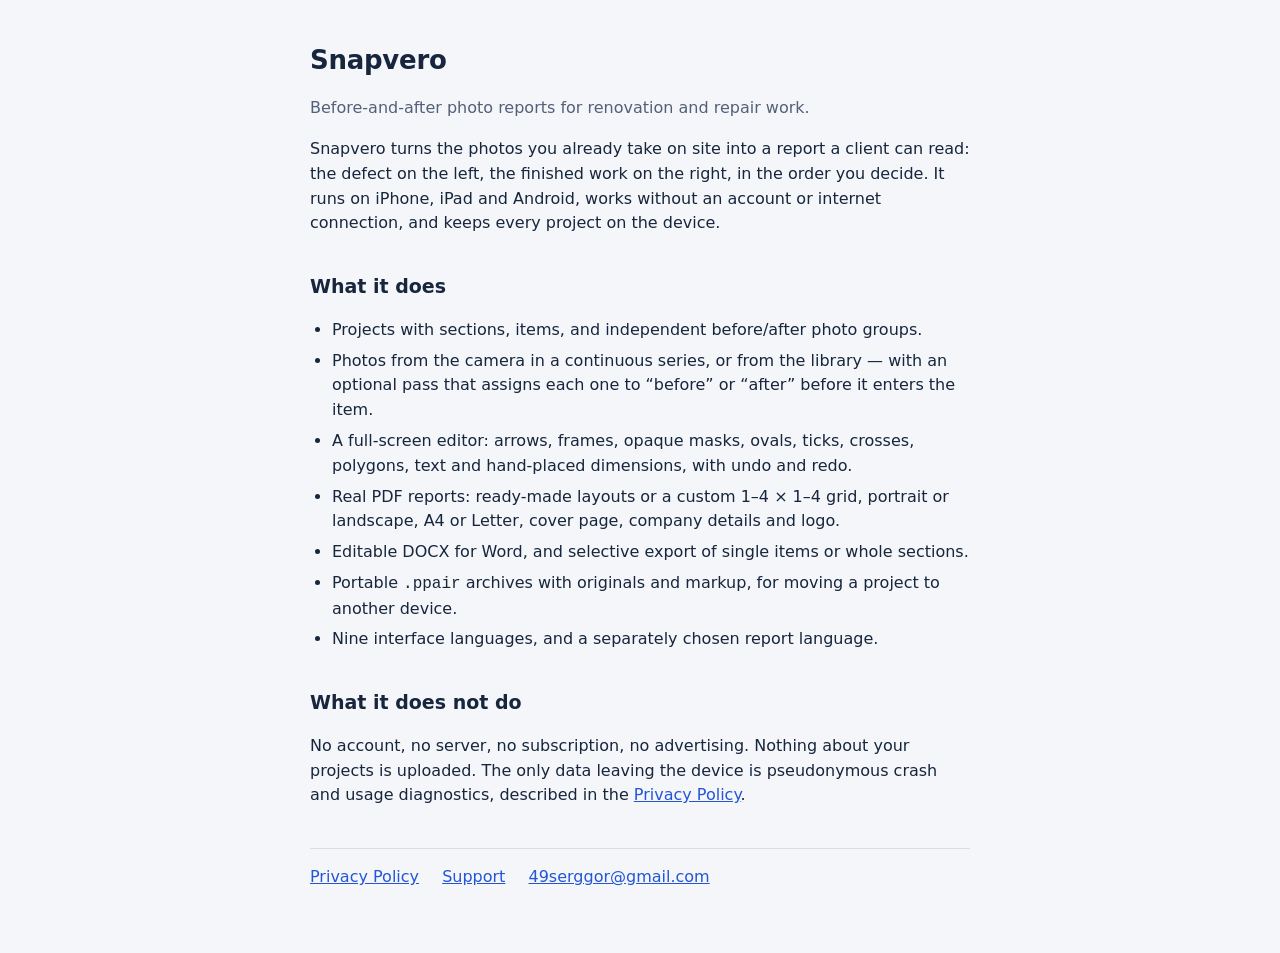
==== index.html @ 3c2b1566 "docs: опубликовать политику конфиденциальности, поддержку и главную страницу Исходники страниц живут" ====
<!doctype html>
<!--
  Главная страница сайта. Нужна как корень для privacy.html и support.html: их адреса
  указаны в карточках сторов, и открытый корень без 404 — то, что ревьюер проверяет
  первым. Исходник здесь, публикуется из репозитория snapvero-site (GitHub Pages).
  Ссылки на карточки сторов появятся здесь после публикации: до релиза они вели бы на
  404. Внешних ресурсов нет намеренно; язык — английский, как у остальных страниц.
-->
<html lang="en">
<head>
  <meta charset="utf-8">
  <meta name="viewport" content="width=device-width, initial-scale=1">
  <title>Snapvero — Before &amp; After Photo Reports</title>
  <link rel="stylesheet" href="site.css">
</head>
<body>
<main>
  <h1>Snapvero</h1>
  <p class="muted">Before-and-after photo reports for renovation and repair work.</p>

  <p>
    Snapvero turns the photos you already take on site into a report a client can read:
    the defect on the left, the finished work on the right, in the order you decide. It
    runs on iPhone, iPad and Android, works without an account or internet connection,
    and keeps every project on the device.
  </p>

  <h2>What it does</h2>
  <ul>
    <li>Projects with sections, items, and independent before/after photo groups.</li>
    <li>Photos from the camera in a continuous series, or from the library — with an optional pass that assigns each one to “before” or “after” before it enters the item.</li>
    <li>A full-screen editor: arrows, frames, opaque masks, ovals, ticks, crosses, polygons, text and hand-placed dimensions, with undo and redo.</li>
    <li>Real PDF reports: ready-made layouts or a custom 1–4 × 1–4 grid, portrait or landscape, A4 or Letter, cover page, company details and logo.</li>
    <li>Editable DOCX for Word, and selective export of single items or whole sections.</li>
    <li>Portable <code>.ppair</code> archives with originals and markup, for moving a project to another device.</li>
    <li>Nine interface languages, and a separately chosen report language.</li>
  </ul>

  <h2>What it does not do</h2>
  <p>
    No account, no server, no subscription, no advertising. Nothing about your projects is
    uploaded. The only data leaving the device is pseudonymous crash and usage
    diagnostics, described in the <a href="privacy.html">Privacy Policy</a>.
  </p>

  <nav>
    <a href="privacy.html">Privacy Policy</a>
    <a href="support.html">Support</a>
    <a href="mailto:49serggor@gmail.com">49serggor@gmail.com</a>
  </nav>
</main>
</body>
</html>
---- site.css ----
/* Общий стиль страниц сайта Snapvero. Файл держим отдельно, чтобы три страницы не
   расходились между собой; внешних ресурсов и шрифтов нет намеренно. Цвета взяты из
   палитры «Точного инструмента» (core/designsystem/Theme.kt). */
:root {
  --bg: #F4F6FA;
  --surface: #FFFFFF;
  --text: #17263C;
  --muted: #526078;
  --accent: #2355D6;
  --line: rgba(23, 38, 60, .12);
}
@media (prefers-color-scheme: dark) {
  :root {
    --bg: #111925;
    --surface: #1B2535;
    --text: #E3E9F2;
    --muted: #A7B3C6;
    --accent: #ADC5FF;
    --line: rgba(227, 233, 242, .14);
  }
}
body {
  margin: 0;
  background: var(--bg);
  color: var(--text);
  font: 400 16px/1.55 system-ui, -apple-system, "Segoe UI", Roboto, sans-serif;
}
main { max-width: 660px; margin: 0 auto; padding: 40px 20px 64px; }
h1 { font-size: 26px; font-weight: 600; margin: 0 0 4px; letter-spacing: -.01em; }
h2 { font-size: 19px; font-weight: 600; margin: 36px 0 8px; }
h3 { font-size: 16px; font-weight: 600; margin: 20px 0 4px; }
.muted { color: var(--muted); }
ul { padding-left: 22px; }
li { margin: 6px 0; }
a { color: var(--accent); }
table { border-collapse: collapse; width: 100%; margin: 12px 0; display: block; overflow-x: auto; }
th, td { text-align: left; padding: 8px 12px 8px 0; border-bottom: 1px solid var(--line); vertical-align: top; }
th { font-weight: 600; }
nav { margin-top: 40px; padding-top: 16px; border-top: 1px solid var(--line); }
nav a { margin-right: 18px; }
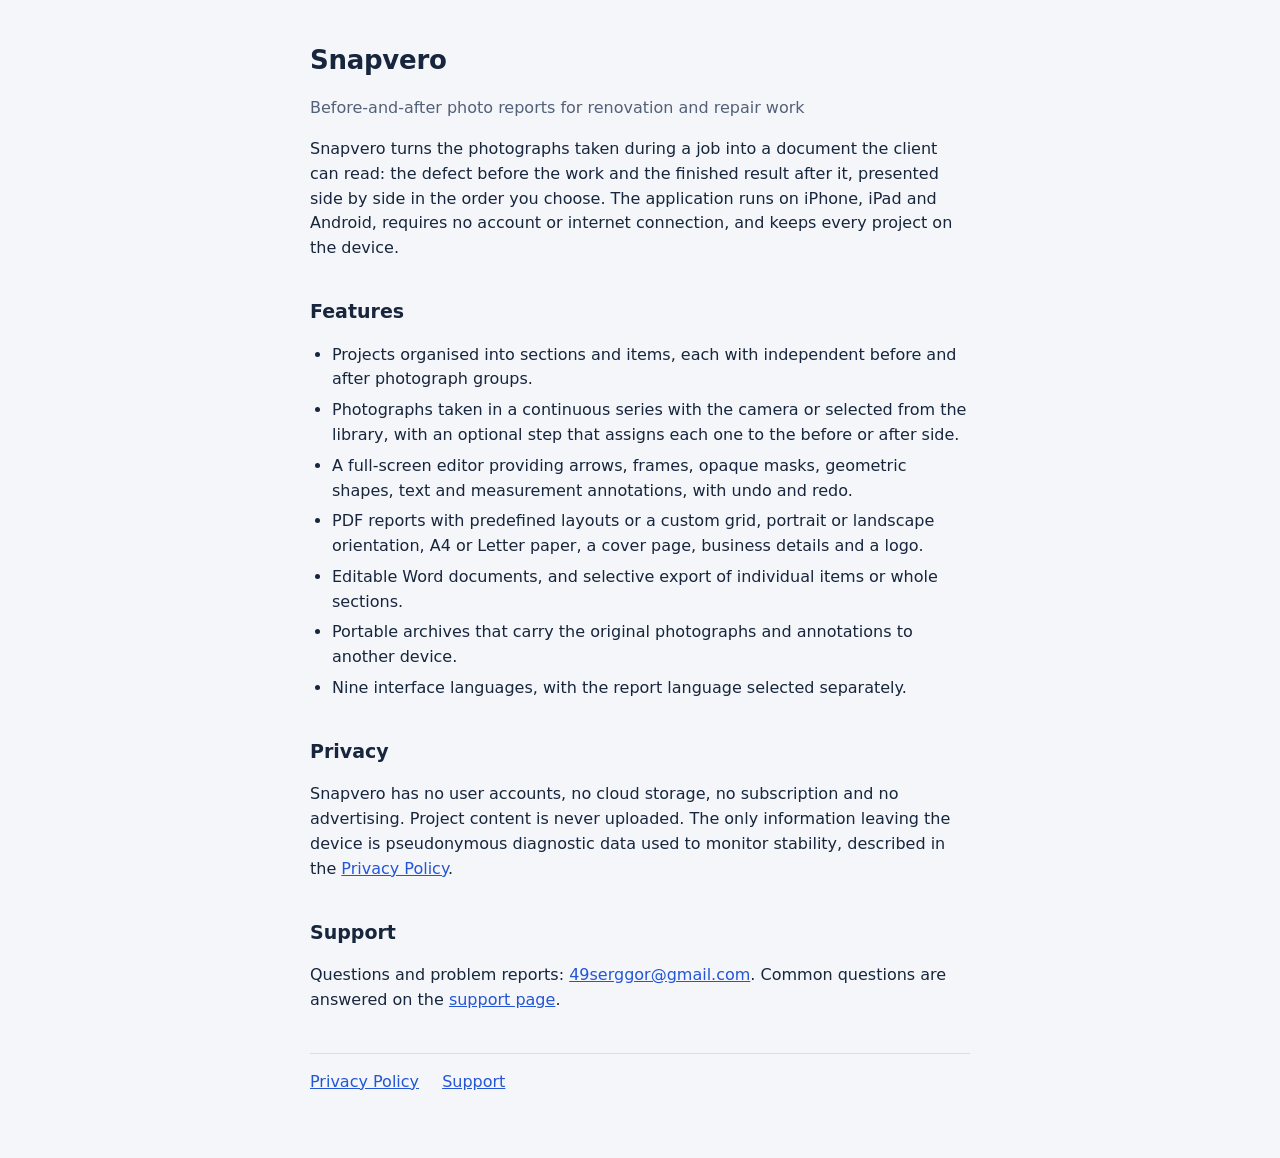
==== commit a3fc9b86: "docs: переписать политику и поддержку в обычном для таких страниц регистре Вместо перечисления имён " ====
--- a/index.html
+++ b/index.html
@@ -16,37 +16,44 @@
 <body>
 <main>
   <h1>Snapvero</h1>
-  <p class="muted">Before-and-after photo reports for renovation and repair work.</p>
+  <p class="muted">Before-and-after photo reports for renovation and repair work</p>
 
   <p>
-    Snapvero turns the photos you already take on site into a report a client can read:
-    the defect on the left, the finished work on the right, in the order you decide. It
-    runs on iPhone, iPad and Android, works without an account or internet connection,
-    and keeps every project on the device.
+    Snapvero turns the photographs taken during a job into a document the client can read:
+    the defect before the work and the finished result after it, presented side by side in
+    the order you choose. The application runs on iPhone, iPad and Android, requires no
+    account or internet connection, and keeps every project on the device.
   </p>
 
-  <h2>What it does</h2>
+  <h2>Features</h2>
   <ul>
-    <li>Projects with sections, items, and independent before/after photo groups.</li>
-    <li>Photos from the camera in a continuous series, or from the library — with an optional pass that assigns each one to “before” or “after” before it enters the item.</li>
-    <li>A full-screen editor: arrows, frames, opaque masks, ovals, ticks, crosses, polygons, text and hand-placed dimensions, with undo and redo.</li>
-    <li>Real PDF reports: ready-made layouts or a custom 1–4 × 1–4 grid, portrait or landscape, A4 or Letter, cover page, company details and logo.</li>
-    <li>Editable DOCX for Word, and selective export of single items or whole sections.</li>
-    <li>Portable <code>.ppair</code> archives with originals and markup, for moving a project to another device.</li>
-    <li>Nine interface languages, and a separately chosen report language.</li>
+    <li>Projects organised into sections and items, each with independent before and after photograph groups.</li>
+    <li>Photographs taken in a continuous series with the camera or selected from the library, with an optional step that assigns each one to the before or after side.</li>
+    <li>A full-screen editor providing arrows, frames, opaque masks, geometric shapes, text and measurement annotations, with undo and redo.</li>
+    <li>PDF reports with predefined layouts or a custom grid, portrait or landscape orientation, A4 or Letter paper, a cover page, business details and a logo.</li>
+    <li>Editable Word documents, and selective export of individual items or whole sections.</li>
+    <li>Portable archives that carry the original photographs and annotations to another device.</li>
+    <li>Nine interface languages, with the report language selected separately.</li>
   </ul>
 
-  <h2>What it does not do</h2>
+  <h2>Privacy</h2>
   <p>
-    No account, no server, no subscription, no advertising. Nothing about your projects is
-    uploaded. The only data leaving the device is pseudonymous crash and usage
-    diagnostics, described in the <a href="privacy.html">Privacy Policy</a>.
+    Snapvero has no user accounts, no cloud storage, no subscription and no advertising.
+    Project content is never uploaded. The only information leaving the device is
+    pseudonymous diagnostic data used to monitor stability, described in the
+    <a href="privacy.html">Privacy Policy</a>.
+  </p>
+
+  <h2>Support</h2>
+  <p>
+    Questions and problem reports:
+    <a href="mailto:49serggor@gmail.com">49serggor@gmail.com</a>. Common questions are
+    answered on the <a href="support.html">support page</a>.
   </p>
 
   <nav>
     <a href="privacy.html">Privacy Policy</a>
     <a href="support.html">Support</a>
-    <a href="mailto:49serggor@gmail.com">49serggor@gmail.com</a>
   </nav>
 </main>
 </body>
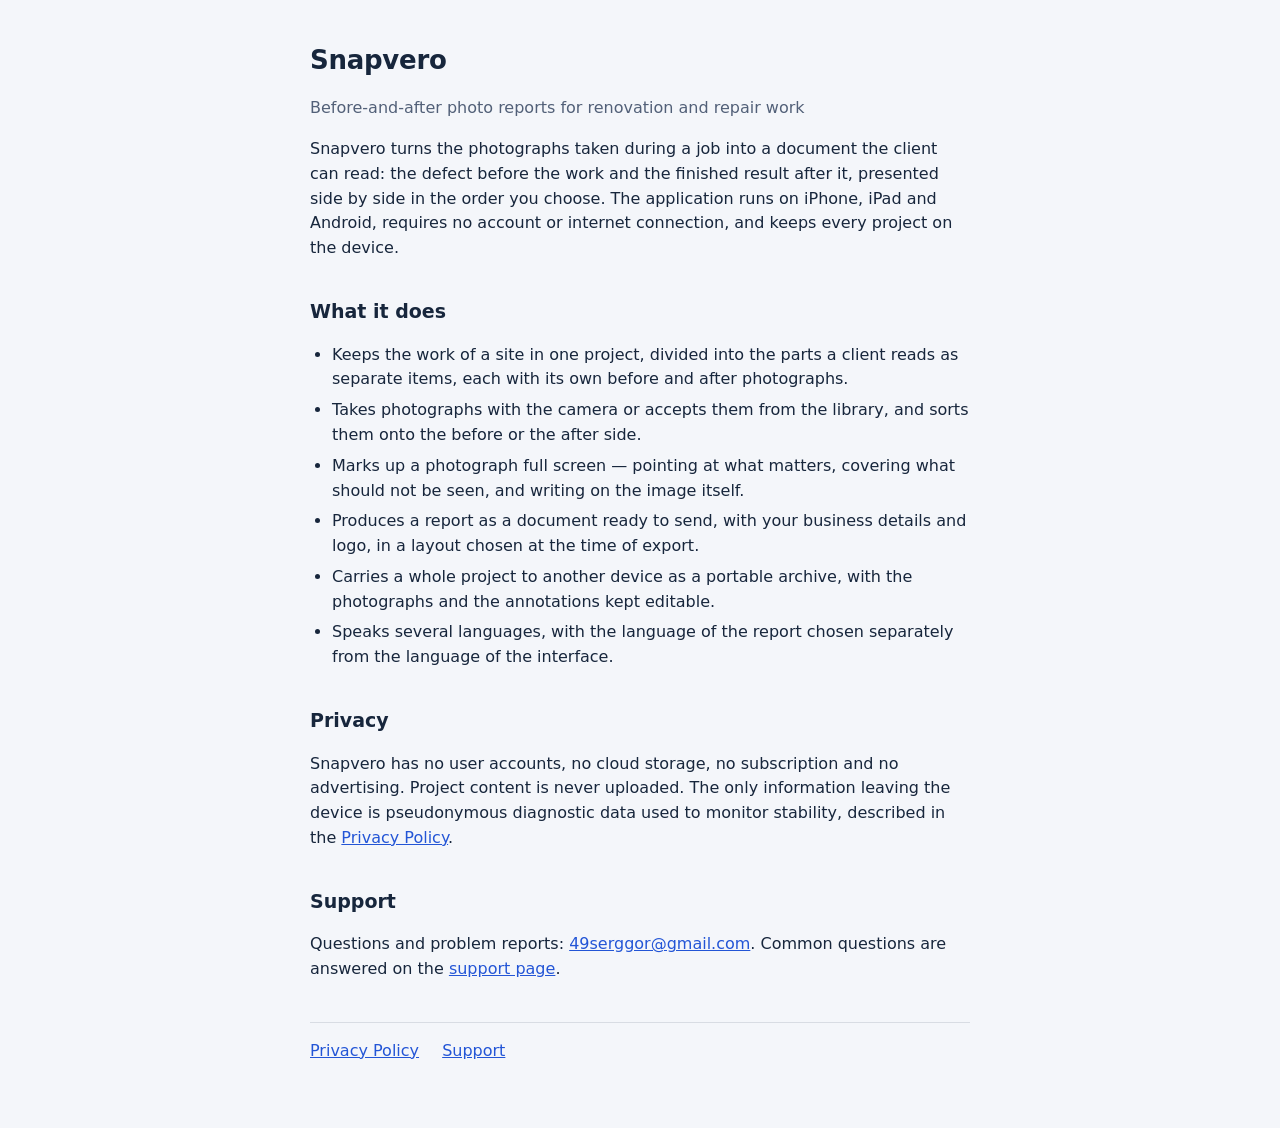
==== commit 3cfb12ab: "страницы: убрать обещания, которые устаревают раньше текста" ====
--- a/index.html
+++ b/index.html
@@ -2,9 +2,15 @@
 <!--
   Главная страница сайта. Нужна как корень для privacy.html и support.html: их адреса
   указаны в карточках сторов, и открытый корень без 404 — то, что ревьюер проверяет
-  первым. Исходник здесь, публикуется из репозитория snapvero-site (GitHub Pages).
-  Ссылки на карточки сторов появятся здесь после публикации: до релиза они вели бы на
-  404. Внешних ресурсов нет намеренно; язык — английский, как у остальных страниц.
+  первым. Исходник здесь, публикуется из репозитория snapvero-site (GitHub Pages)
+  командой tools/site/publish.sh. Ссылки на карточки сторов появятся здесь после
+  публикации: до релиза они вели бы на 404. Внешних ресурсов нет намеренно; язык —
+  английский, как у остальных страниц.
+
+  Возможности названы тем, что ими делают, без чисел и перечней: страница не витрина,
+  а корень, который держит два обязательных адреса, и каждое число на ней — обещание,
+  которое кто-нибудь однажды проверит. Числа и списки живут в карточках сторов, где их
+  правят вместе с версией.
 -->
 <html lang="en">
 <head>
@@ -25,15 +31,14 @@
     account or internet connection, and keeps every project on the device.
   </p>
 
-  <h2>Features</h2>
+  <h2>What it does</h2>
   <ul>
-    <li>Projects organised into sections and items, each with independent before and after photograph groups.</li>
-    <li>Photographs taken in a continuous series with the camera or selected from the library, with an optional step that assigns each one to the before or after side.</li>
-    <li>A full-screen editor providing arrows, frames, opaque masks, geometric shapes, text and measurement annotations, with undo and redo.</li>
-    <li>PDF reports with predefined layouts or a custom grid, portrait or landscape orientation, A4 or Letter paper, a cover page, business details and a logo.</li>
-    <li>Editable Word documents, and selective export of individual items or whole sections.</li>
-    <li>Portable archives that carry the original photographs and annotations to another device.</li>
-    <li>Nine interface languages, with the report language selected separately.</li>
+    <li>Keeps the work of a site in one project, divided into the parts a client reads as separate items, each with its own before and after photographs.</li>
+    <li>Takes photographs with the camera or accepts them from the library, and sorts them onto the before or the after side.</li>
+    <li>Marks up a photograph full screen — pointing at what matters, covering what should not be seen, and writing on the image itself.</li>
+    <li>Produces a report as a document ready to send, with your business details and logo, in a layout chosen at the time of export.</li>
+    <li>Carries a whole project to another device as a portable archive, with the photographs and the annotations kept editable.</li>
+    <li>Speaks several languages, with the language of the report chosen separately from the language of the interface.</li>
   </ul>
 
   <h2>Privacy</h2>
